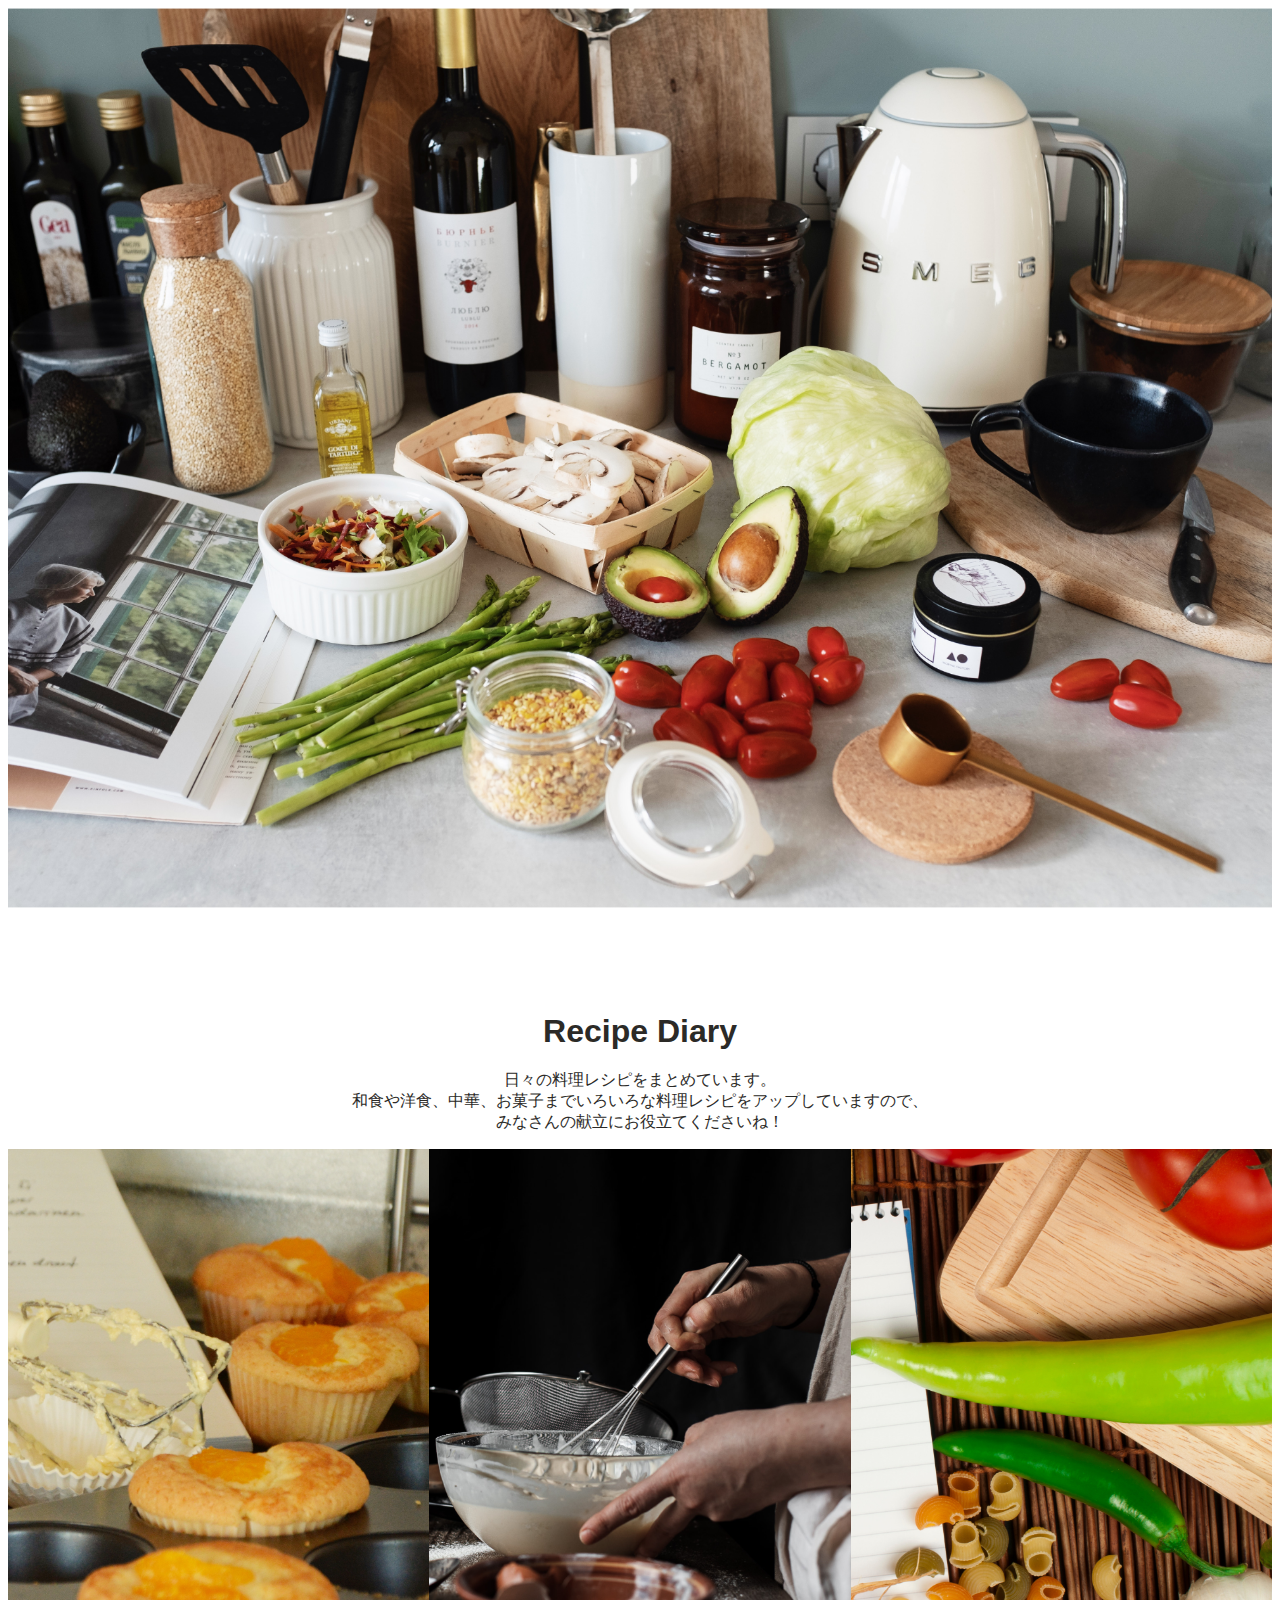
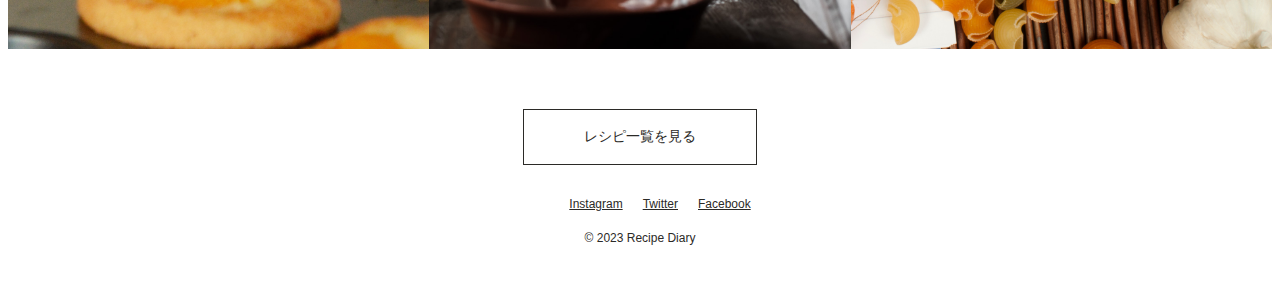
==== index.html @ 548fd427 "first" ====
<!DOCTYPE html>
<html lang="en">
  <head>
    <meta charset="UTF-8" />
    <meta
      name="description"
      content="テキストテキストテキストテキストテキストテキストテキストテキスト"
    />
    <meta name="viewport" content="width=device-width, initial-scale=1.0" />
    <link rel="stylesheet" href="css/style.css" />
    <title>Recipe</title>
  </head>

  <body>
    <main>
      <div class="mainvisual">
        <img src="img/mv-recipe.png" alt="" />
      </div>

      <div class="text">
        <h1 class="site-title">Recipe Diary</h1>
        <p>
          日々の料理レシピをまとめています。<br />
          和食や洋食、中華、お菓子までいろいろな料理レシピをアップしていますので、<br />
          みなさんの献立にお役立てくださいね！
        </p>
      </div>

      <ul class="flex">
        <li><img src="img/1.png" alt="" /></li>
        <li><img src="img/2.png" alt="" /></li>
        <li><img src="img/3.png" alt="" /></li>
      </ul>

      <div class="text">
        <a class="btn" href="#">レシピ一覧を見る</a>
      </div>
    </main>

    <footer>
      <ul class="sns">
        <li><a href="#">Instagram</a></li>
        <li><a href="#">Twitter</a></li>
        <li><a href="#">Facebook</a></li>
      </ul>
      <p>&copy; 2023 Recipe Diary</p>
    </footer>
  </body>
</html>
---- css/style.css ----
@charset "UTF-8";

html {
  font-size: 100%;
}
body {
  color: #2b2a27;
  font-family: "Helvetica Neue", "Arial", "Hiragino Sans", "Meiryo", sans-serif;
}
img {
  max-width: 100%;
}
ul {
  list-style: none;
}
a {
  color: #2b2a27;
}

/* mainvisual */
.mainvisual img {
  width: 100%;
  height: 100vh;
  object-fit: cover;
  object-position: center;
  margin-bottom: 80px;
}

/* text */
.text {
  text-align: center;
  padding: 0 20px;
  margin-bottom: 80px;
  margin: auto;
}
.text .site-title {
  margin-bottom: 20px;
}
.text .btn {
  display: inline-block;
  border: solid 1px #2b2a27;
  font-size: 0.875rem;
  padding: 18px 60px;
  text-decoration: none;
  &:hover {
    opacity: 0.5;
  }
  margin: 0 auto;
}

/* image */
.flex {
  display: flex;
  margin-bottom: 60px;
  padding: 0;
}
@media screen and (max-width: 834px) {
  flex-direction: column;
}
.flex li {
  width: calc(100% / 3);
  @media screen and (max-width: 834px) {
    width: 100%;
    margin-bottom: 10px;
  }
}
.flex li img {
  width: 100%;
  height: 500px;
  object-fit: cover;
  vertical-align: bottom;
}

/* footer */
footer {
  font-size: 0.75rem;
  padding: 20px;
  text-align: center;
}
.sns {
  display: flex;
  justify-content: center;
  margin-bottom: 20px;
}

.sns li {
  margin: 0 10px;
}
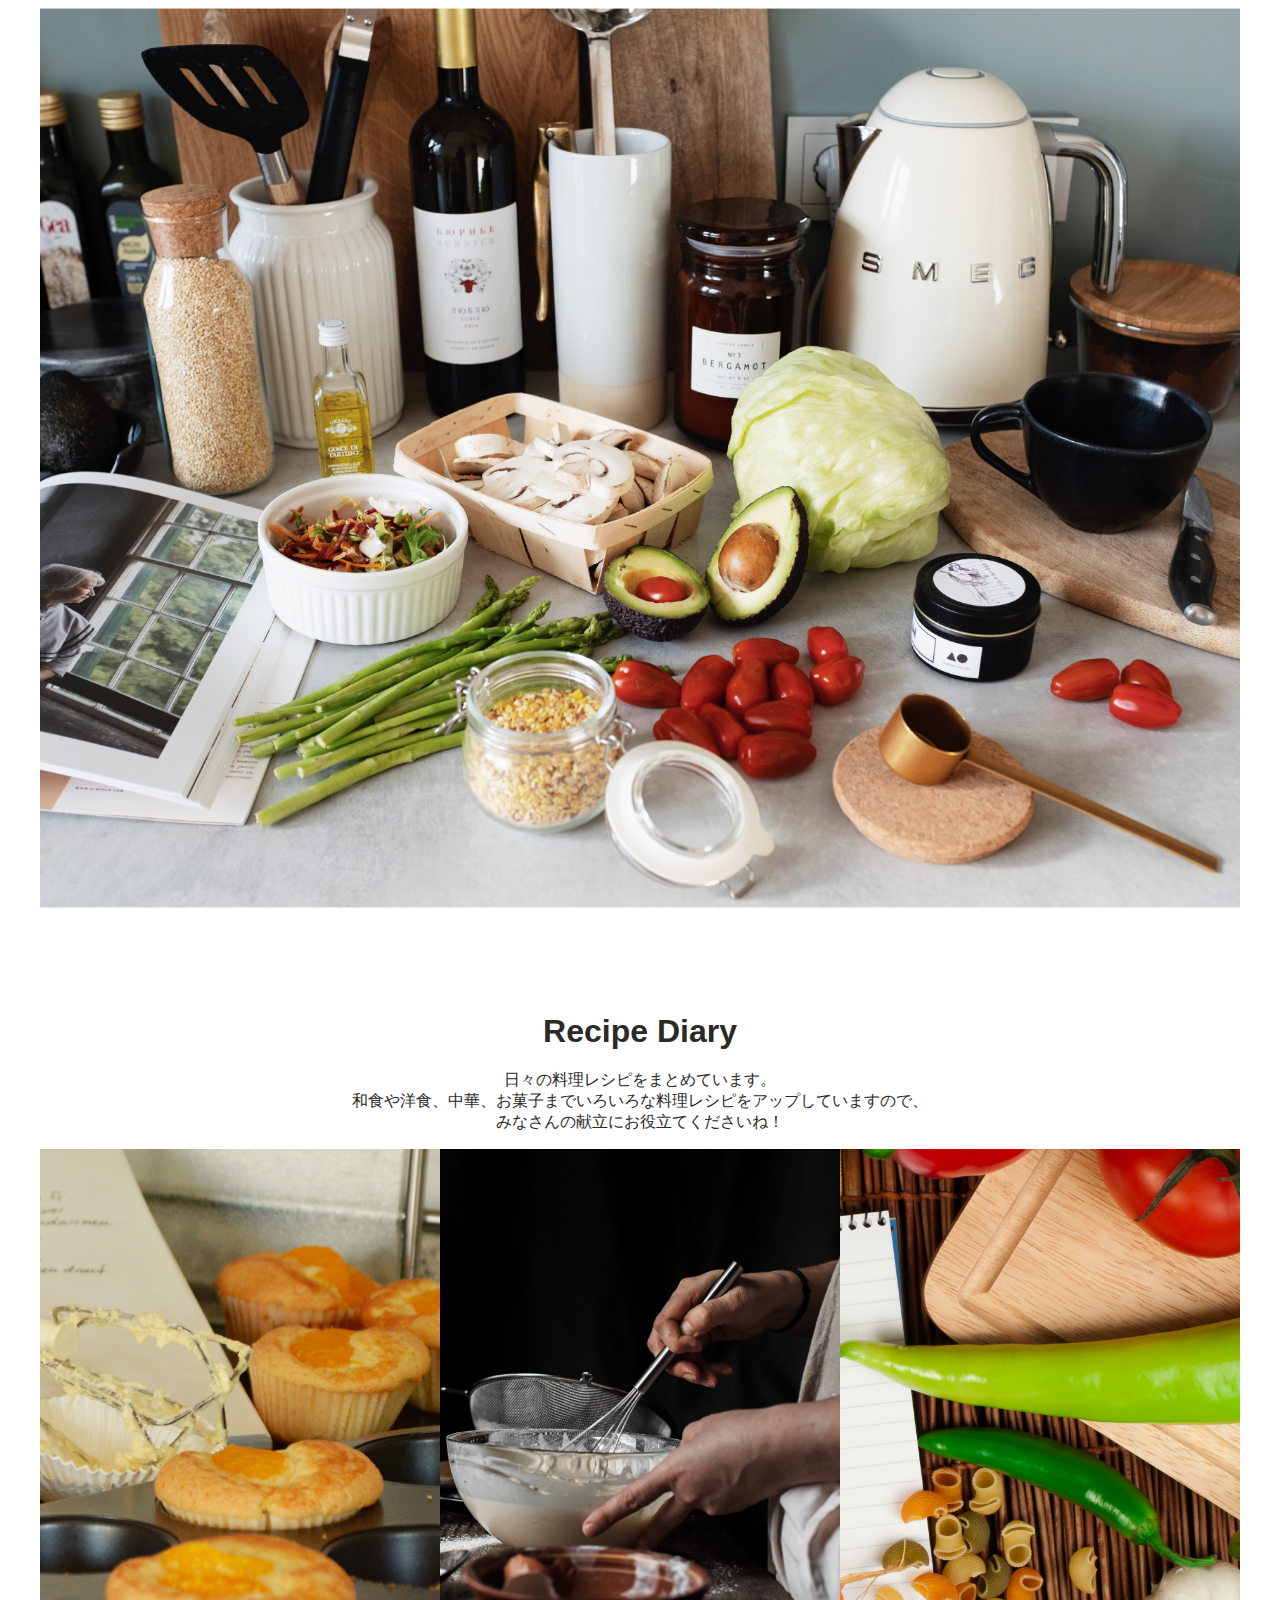
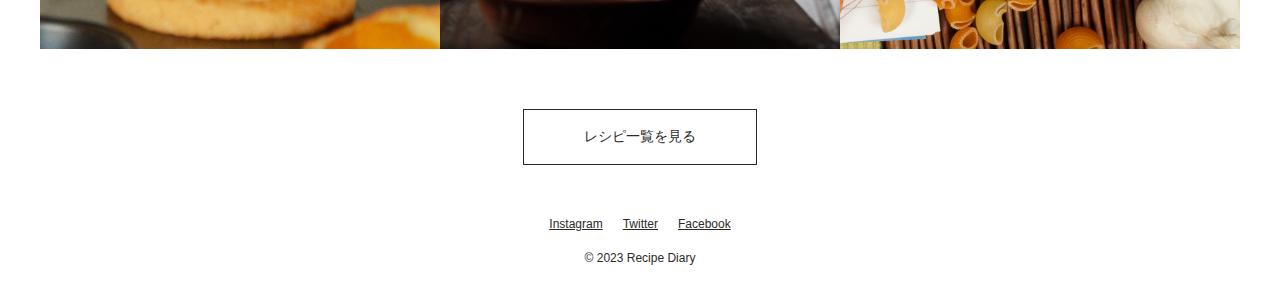
==== commit a33d93fa: "modify sp view" ====
--- a/index.html
+++ b/index.html
@@ -1,17 +1,16 @@
 <!DOCTYPE html>
 <html lang="en">
-  <head>
-    <meta charset="UTF-8" />
-    <meta
-      name="description"
-      content="テキストテキストテキストテキストテキストテキストテキストテキスト"
-    />
-    <meta name="viewport" content="width=device-width, initial-scale=1.0" />
-    <link rel="stylesheet" href="css/style.css" />
-    <title>Recipe</title>
-  </head>
 
-  <body>
+<head>
+  <meta charset="UTF-8" />
+  <meta name="description" content="テキストテキストテキストテキストテキストテキストテキストテキスト" />
+  <meta name="viewport" content="width=device-width, initial-scale=1.0" />
+  <link rel="stylesheet" href="css/style.css" />
+  <title>Recipe</title>
+</head>
+
+<body>
+  <div class="wrapper">
     <main>
       <div class="mainvisual">
         <img src="img/mv-recipe.png" alt="" />
@@ -33,7 +32,7 @@
       </ul>
 
       <div class="text">
-        <a class="btn" href="#">レシピ一覧を見る</a>
+        <a class="btn" href="detail.html">レシピ一覧を見る</a>
       </div>
     </main>
 
@@ -45,5 +44,7 @@
       </ul>
       <p>&copy; 2023 Recipe Diary</p>
     </footer>
-  </body>
-</html>
+  </div>
+</body>
+
+</html>--- a/css/style.css
+++ b/css/style.css
@@ -7,6 +7,9 @@
   color: #2b2a27;
   font-family: "Helvetica Neue", "Arial", "Hiragino Sans", "Meiryo", sans-serif;
 }
+main {
+  margin-bottom: 20px;
+}
 img {
   max-width: 100%;
 }
@@ -15,6 +18,12 @@
 }
 a {
   color: #2b2a27;
+}
+
+.wrapper {
+  max-width: 1200px;
+  width: 100%;
+  margin: 0 auto;
 }
 
 /* mainvisual */
@@ -53,10 +62,11 @@
   display: flex;
   margin-bottom: 60px;
   padding: 0;
+  @media screen and (max-width: 834px) {
+    flex-direction: column;
+  }
 }
-@media screen and (max-width: 834px) {
-  flex-direction: column;
-}
+
 .flex li {
   width: calc(100% / 3);
   @media screen and (max-width: 834px) {
@@ -81,6 +91,7 @@
   display: flex;
   justify-content: center;
   margin-bottom: 20px;
+  padding: 0;
 }
 
 .sns li {
